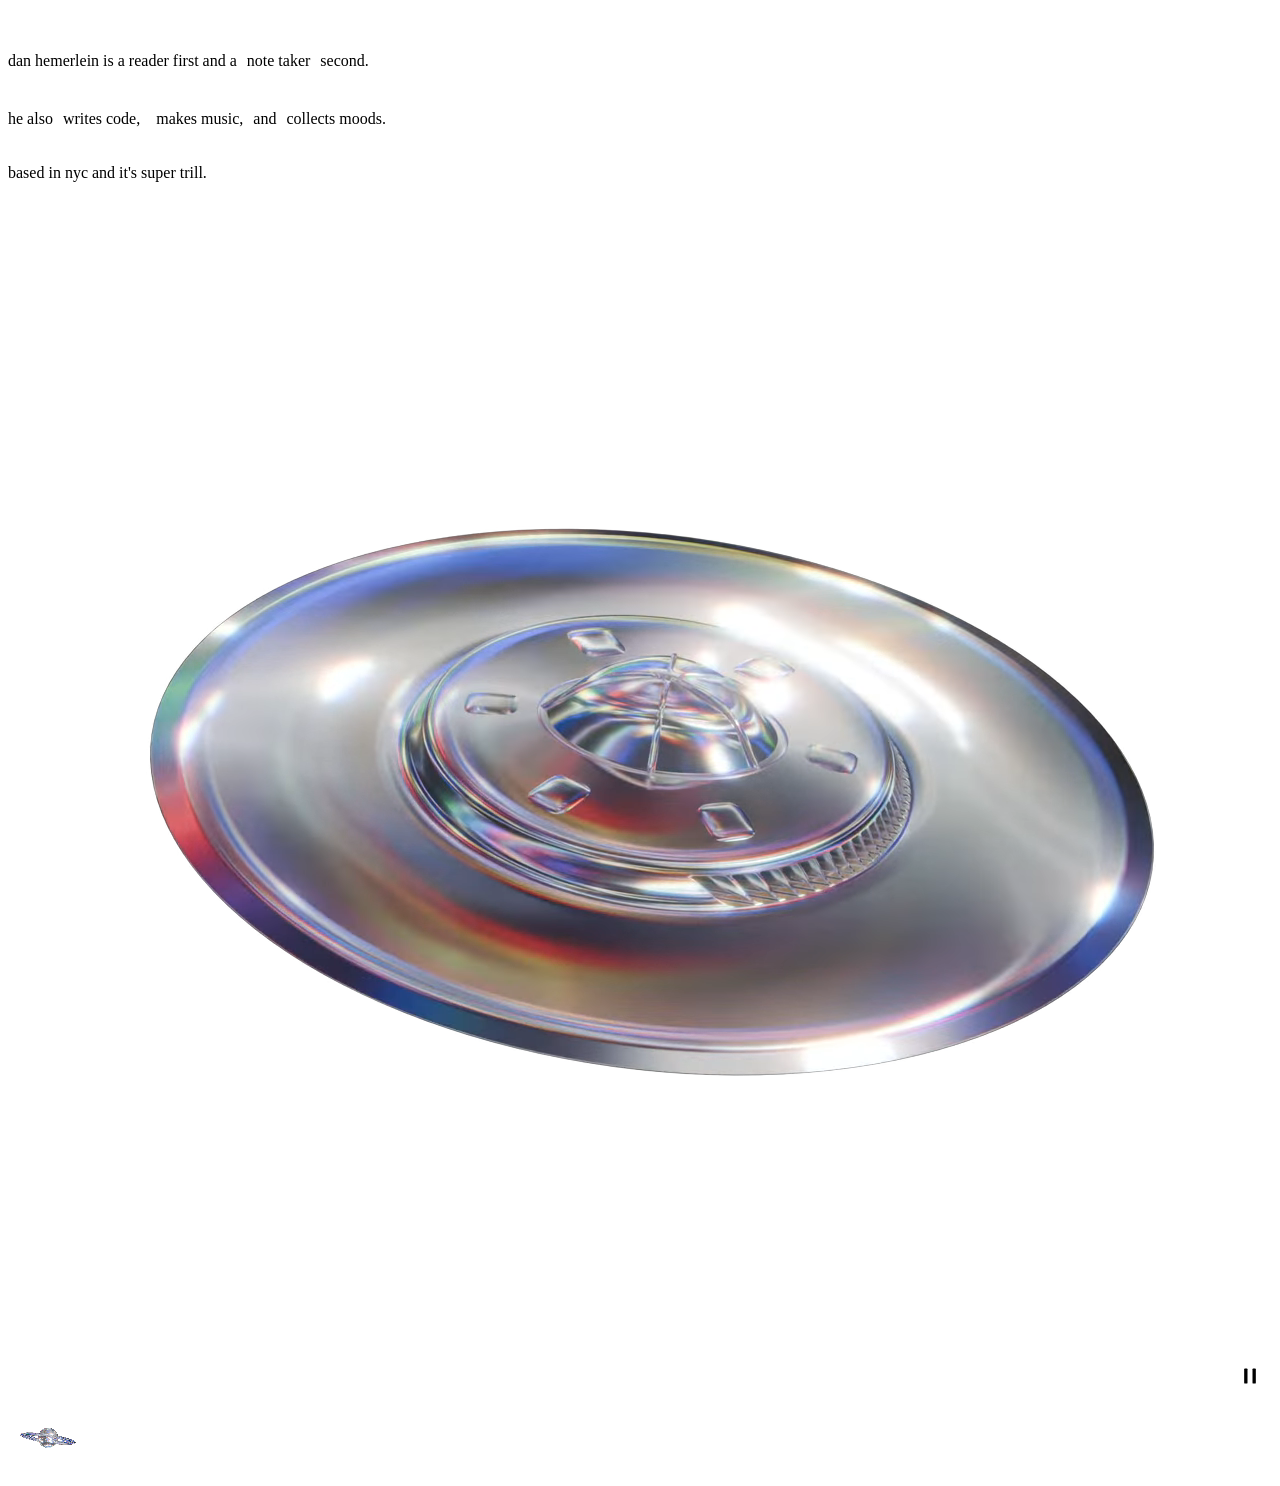
==== index.html @ 9f3a4476 "add light/dark theme toggle" ====
<!doctype html>
<html lang="en">
  <head>
    <meta charset="UTF-8" />
    <meta name="viewport" content="width=device-width, initial-scale=1.0" />
    <script src="/js/theme-init.js"></script>
    <link rel="preconnect" href="https://fonts.googleapis.com" />
    <link rel="preconnect" href="https://fonts.gstatic.com" crossorigin />
    <link
      rel="stylesheet"
      href="https://fonts.googleapis.com/css2?family=Roboto+Mono:wght@400&display=swap"
      media="print"
      onload="this.media = 'all'"
    />
    <noscript>
      <link
        rel="stylesheet"
        href="https://fonts.googleapis.com/css2?family=Roboto+Mono:wght@400&display=swap"
      />
    </noscript>
    <link rel="stylesheet" href="/css/bundle.css" />
    <link rel="icon" href="/assets/favicon.svg" type="image/svg+xml" />
    <title>dan.moi</title>
    <meta name="description" content="Dan Hemerlein's website." />

    <!-- Open Graph -->
    <meta property="og:title" content="dan hemerlein" />
    <meta property="og:description" content="Dan Hemerlein's website." />
    <meta property="og:type" content="website" />
    <meta property="og:url" content="https://dan.moi" />
    <meta property="og:image" content="https://dan.moi/assets/share.jpg" />
    <meta property="og:image:alt" content="Dan Hemerlein" />

    <!-- Twitter Card -->
    <meta name="twitter:card" content="summary_large_image" />
    <meta name="twitter:title" content="dan hemerlein" />
    <meta name="twitter:description" content="Dan Hemerlein's website." />
    <meta name="twitter:image" content="https://dan.moi/assets/share.jpg" />
    <meta name="twitter:image:alt" content="Dan Hemerlein" />

    <link
      rel="preload"
      as="video"
      href="/assets/ufo.webm"
      fetchpriority="high"
    />
    <script src="/contentful-env.js"></script>
  </head>
  <body>
    <theme-toggle></theme-toggle>
    <main
      class="main-content w-full max-w-full overflow-hidden flex items-center justify-center"
    >
      <div class="container w-full max-w-full min-h-0 flex flex-col h-full">
        <div class="paragraph-container flex flex-col max-w-full">
          <p class="body-text intro-line">
            dan hemerlein is a reader first and a
            <dropdown-trigger
              class="middle-line-mobile-margin--note-taker"
              for="blog"
              bg="var(--color-mint)"
              bg-open="var(--color-lime)"
              body-bg="var(--color-spring)"
              >note taker</dropdown-trigger
            >
            second.
          </p>
          <dropdown-panel id="blog" variant="scroll">
            <blog-panel
              class="flex flex-col flex-1 min-h-0 min-w-0 w-full max-w-full overflow-hidden"
            ></blog-panel>
          </dropdown-panel>
          <p class="body-text middle-line middle-line-mobile-margin">
            he also
            <dropdown-trigger
              for="writes-code"
              bg="var(--color-lavender)"
              bg-open="var(--color-orchid)"
              body-bg="var(--color-orchid-soft)"
              >writes code,</dropdown-trigger
            >
            <dropdown-trigger
              for="makes-music"
              bg="var(--color-sky)"
              bg-open="var(--color-azure)"
              body-bg="var(--color-azure-soft)"
              >makes music,</dropdown-trigger
            >

            and

            <dropdown-trigger
              class="middle-line-mobile-margin"
              for="collects-moods"
              bg="var(--color-aqua)"
              bg-open="var(--color-cyan)"
              body-bg="var(--color-cyan-soft)"
              >collects moods.</dropdown-trigger
            >
          </p>
          <dropdown-panel id="writes-code" variant="scroll">
            <code-panel></code-panel>
          </dropdown-panel>
          <dropdown-panel id="makes-music" variant="scroll">
            <music-panel></music-panel>
          </dropdown-panel>
          <dropdown-panel id="collects-moods" variant="scroll">
            <moodboard-panel></moodboard-panel>
          </dropdown-panel>
          <p class="body-text bottom-line">
            based in nyc and it's super trill.
          </p>
        </div>
        <video-element
          class="hero-image"
          src="/assets/ufo.webm"
          description="A looping animation a 3D UFO with a futuristic monochromatic color scheme."
          show-controls
        ></video-element>
        <video-element
          class="image-dock"
          src="/assets/saturn.webm"
          description="A looping animation the planet Saturn with a futuristic monochromatic color scheme."
          aria-hidden="true"
        ></video-element>
      </div>
    </main>
    <script src="/js/layout-debug.js" defer></script>
    <script src="/js/theme-toggle.js" defer></script>
    <script src="/js/dropdown.js" defer></script>
    <script src="/js/accessible-select.js" defer></script>
    <script src="/js/image.js" defer></script>
    <script src="/js/video.js" defer></script>
    <script src="/js/dropdown-image.js" defer></script>
    <script src="/js/contentful-graphql.js" defer></script>
    <script type="module" src="/js/blog-panel.js"></script>
    <script type="module" src="/js/code-panel.js"></script>
    <script type="module" src="/js/music-panel.js"></script>
    <script type="module" src="/js/moodboard-panel.js"></script>
    <script src="/js/dev-mode.js" defer></script>
    <script src="/js/credits.js" defer></script>
  </body>
</html>
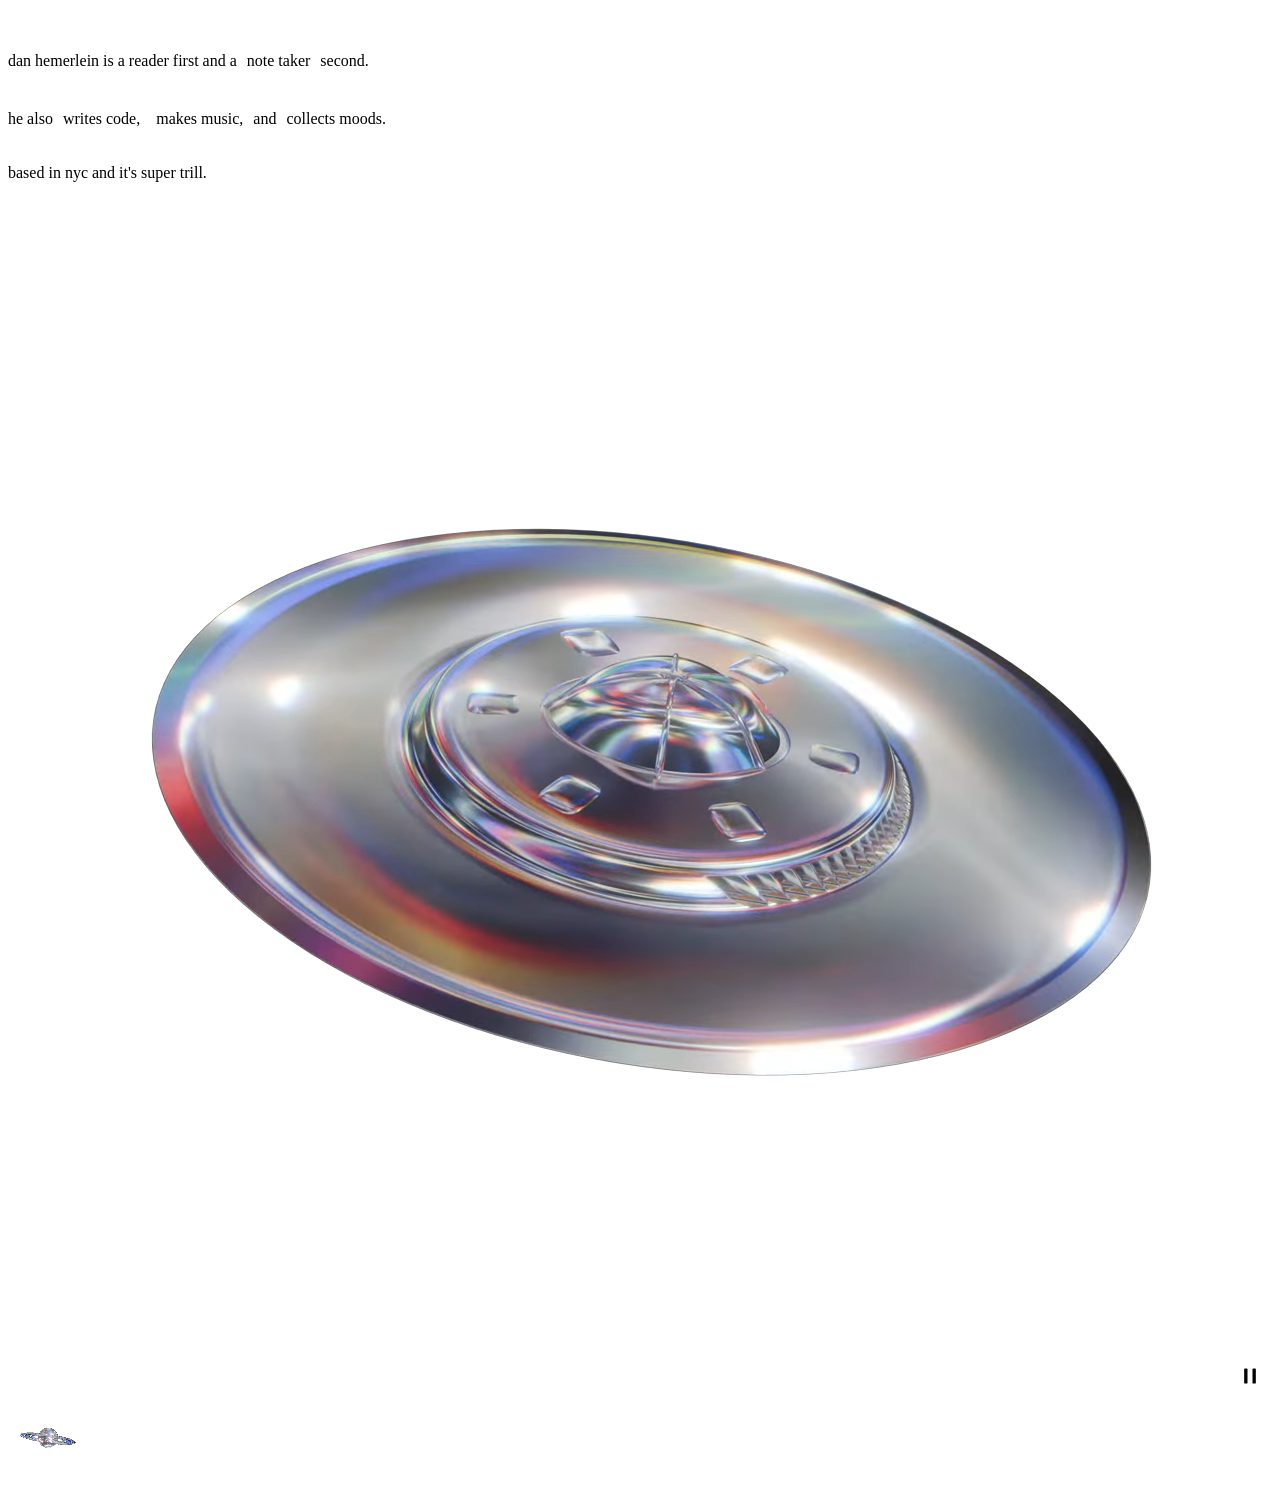
==== commit aed98826: "index.html (preload fix): remove unsupported video preload hint js/dropdown.js (dark mode trigger st" ====
--- a/index.html
+++ b/index.html
@@ -38,12 +38,6 @@
     <meta name="twitter:image" content="https://dan.moi/assets/share.jpg" />
     <meta name="twitter:image:alt" content="Dan Hemerlein" />
 
-    <link
-      rel="preload"
-      as="video"
-      href="/assets/ufo.webm"
-      fetchpriority="high"
-    />
     <script src="/contentful-env.js"></script>
   </head>
   <body>
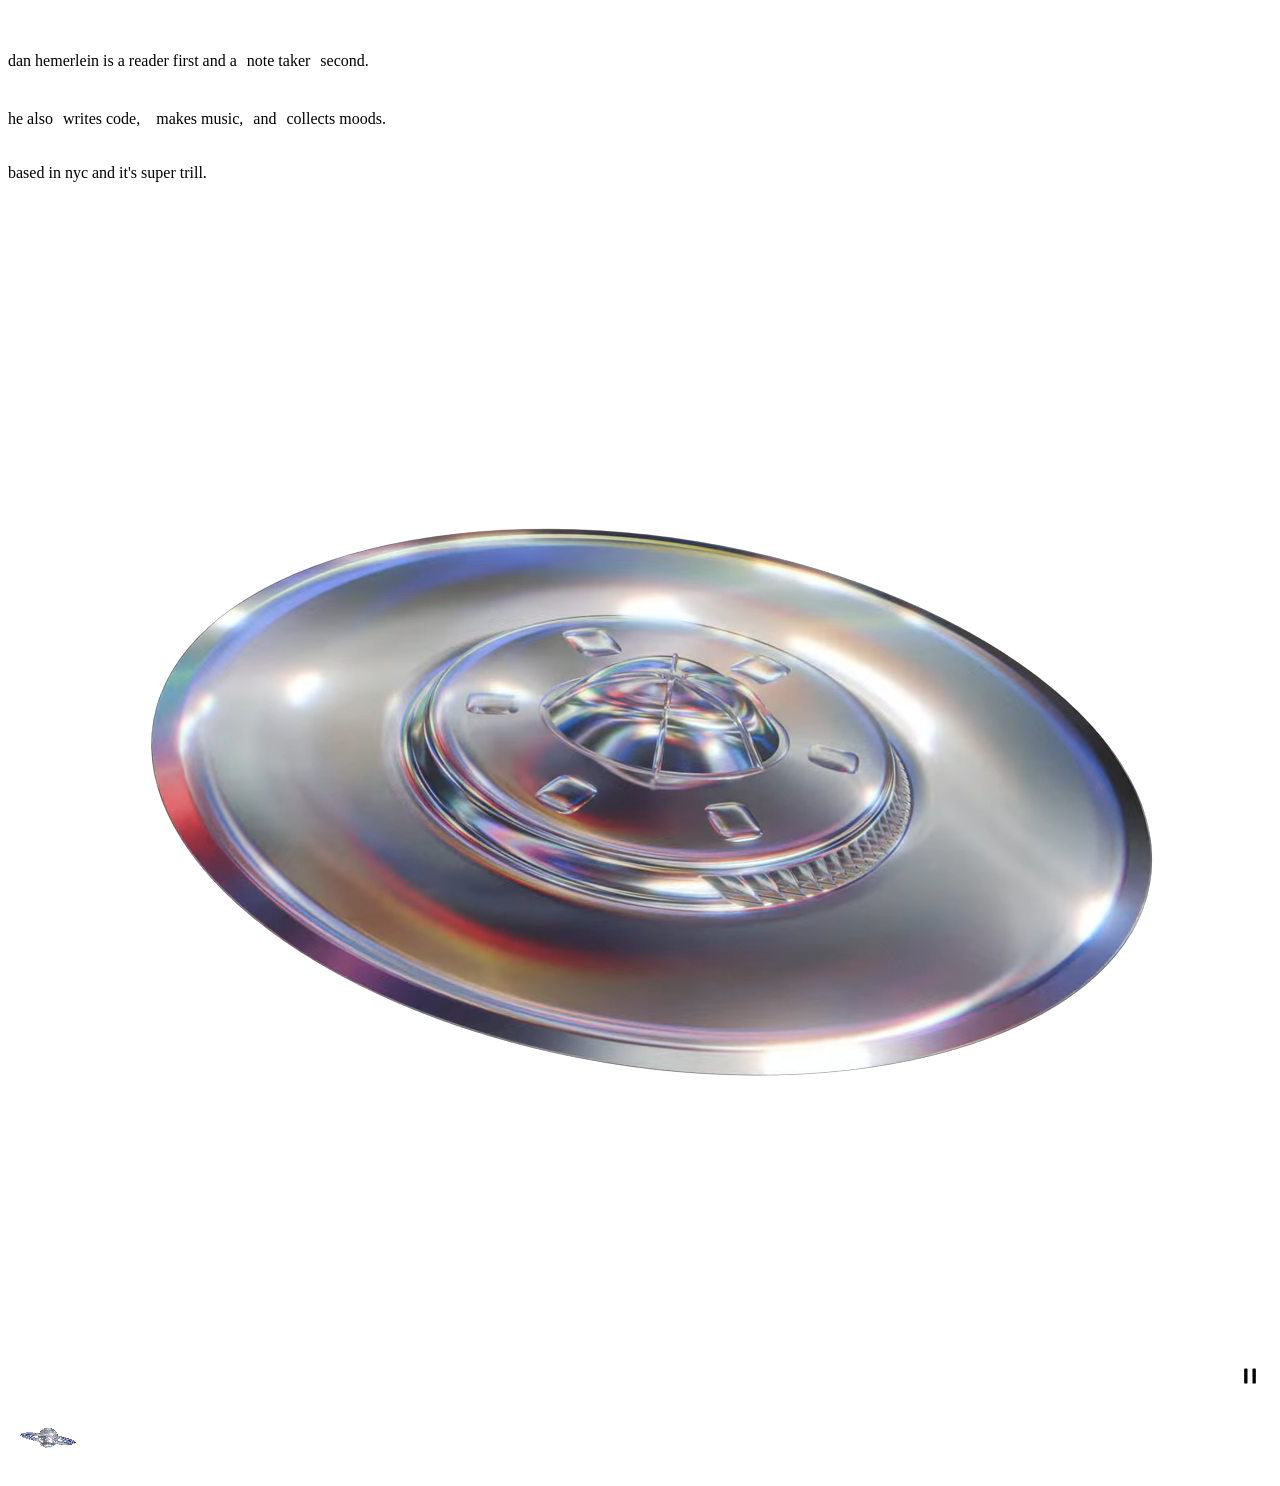
==== commit d4d022b2: "swap share image" ====
--- a/index.html
+++ b/index.html
@@ -28,14 +28,14 @@
     <meta property="og:description" content="Dan Hemerlein's website." />
     <meta property="og:type" content="website" />
     <meta property="og:url" content="https://dan.moi" />
-    <meta property="og:image" content="https://dan.moi/assets/share.jpg" />
+    <meta property="og:image" content="https://dan.moi/assets/share-2.jpg" />
     <meta property="og:image:alt" content="Dan Hemerlein" />
 
     <!-- Twitter Card -->
     <meta name="twitter:card" content="summary_large_image" />
     <meta name="twitter:title" content="dan hemerlein" />
     <meta name="twitter:description" content="Dan Hemerlein's website." />
-    <meta name="twitter:image" content="https://dan.moi/assets/share.jpg" />
+    <meta name="twitter:image" content="https://dan.moi/assets/share-2.jpg" />
     <meta name="twitter:image:alt" content="Dan Hemerlein" />
 
     <script src="/contentful-env.js"></script>
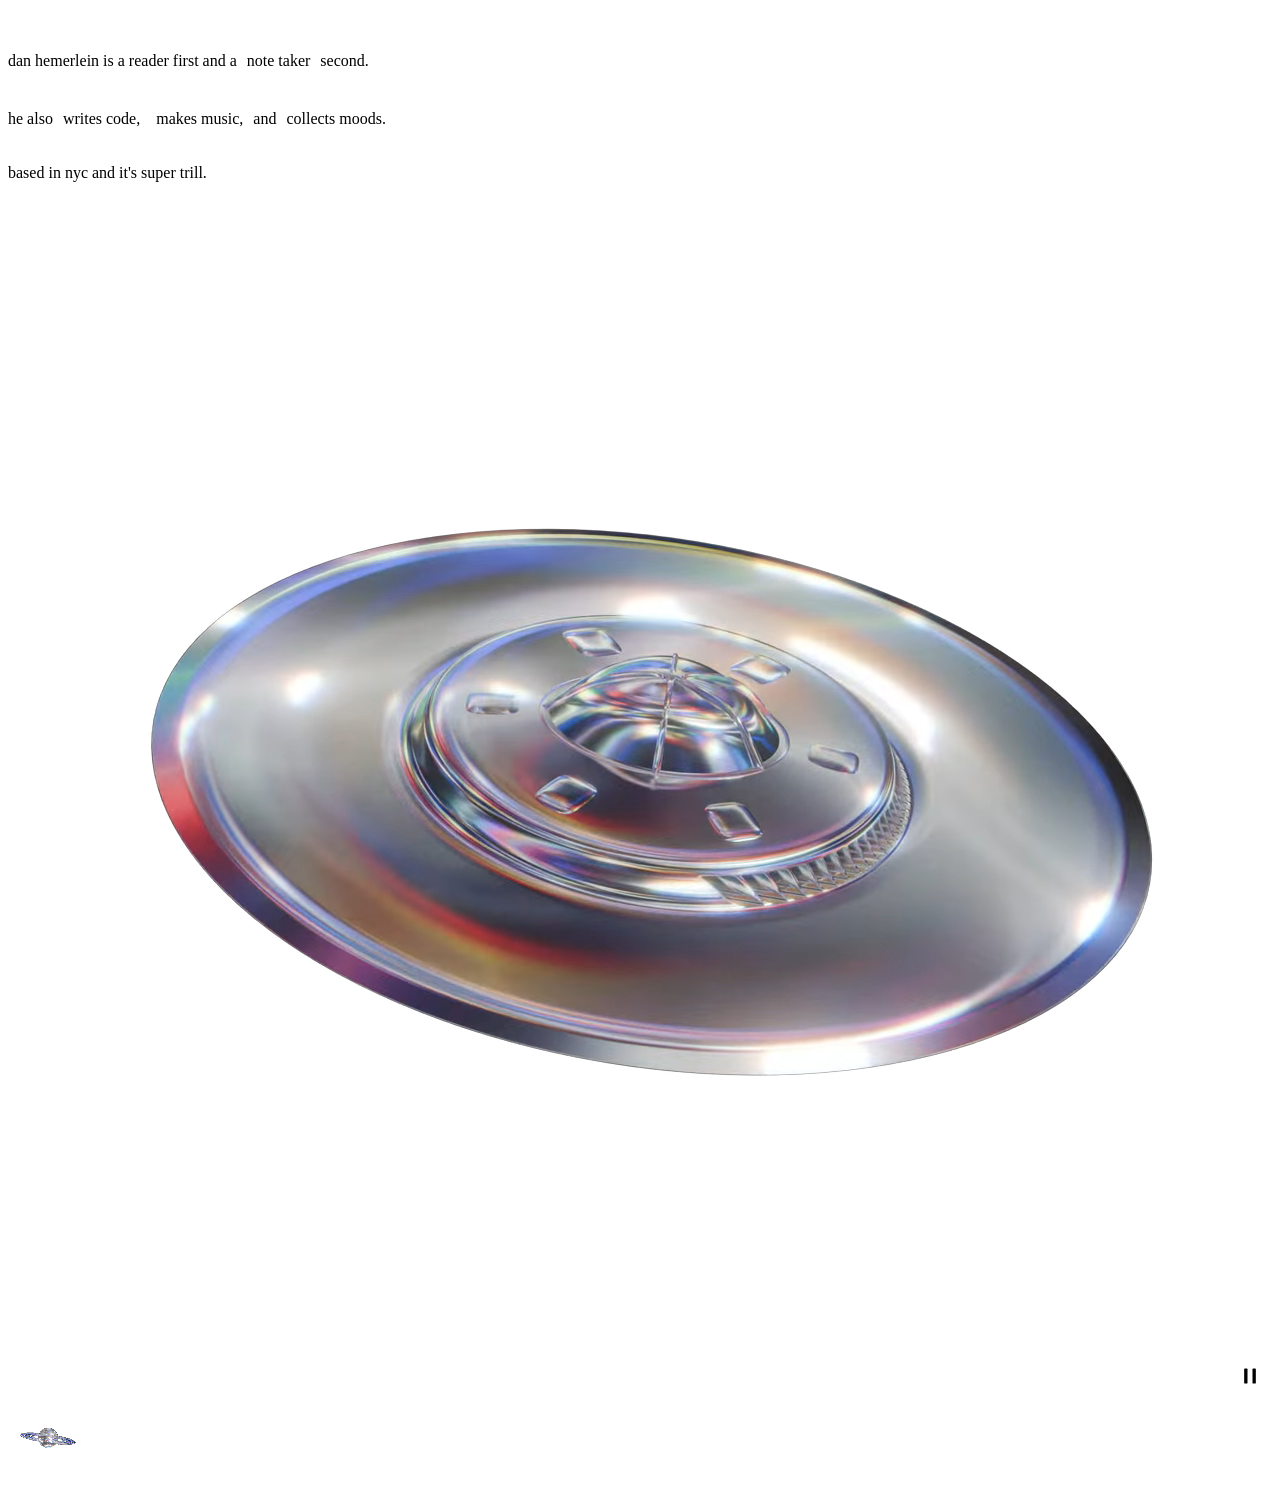
==== commit 79d6ce3a: "Add semantic panel-trigger color tokens (TA-01/TA-02) Per-panel trigger colors (blog/writes-code/mak" ====
--- a/index.html
+++ b/index.html
@@ -52,9 +52,9 @@
             <dropdown-trigger
               class="middle-line-mobile-margin--note-taker"
               for="blog"
-              bg="var(--color-mint)"
-              bg-open="var(--color-lime)"
-              body-bg="var(--color-spring)"
+              bg="var(--color-panel-blog-bg)"
+              bg-open="var(--color-panel-blog-bg-open)"
+              body-bg="var(--color-panel-blog-body-bg)"
               >note taker</dropdown-trigger
             >
             second.
@@ -68,16 +68,16 @@
             he also
             <dropdown-trigger
               for="writes-code"
-              bg="var(--color-lavender)"
-              bg-open="var(--color-orchid)"
-              body-bg="var(--color-orchid-soft)"
+              bg="var(--color-panel-code-bg)"
+              bg-open="var(--color-panel-code-bg-open)"
+              body-bg="var(--color-panel-code-body-bg)"
               >writes code,</dropdown-trigger
             >
             <dropdown-trigger
               for="makes-music"
-              bg="var(--color-sky)"
-              bg-open="var(--color-azure)"
-              body-bg="var(--color-azure-soft)"
+              bg="var(--color-panel-music-bg)"
+              bg-open="var(--color-panel-music-bg-open)"
+              body-bg="var(--color-panel-music-body-bg)"
               >makes music,</dropdown-trigger
             >
 
@@ -86,9 +86,9 @@
             <dropdown-trigger
               class="middle-line-mobile-margin"
               for="collects-moods"
-              bg="var(--color-aqua)"
-              bg-open="var(--color-cyan)"
-              body-bg="var(--color-cyan-soft)"
+              bg="var(--color-panel-moodboard-bg)"
+              bg-open="var(--color-panel-moodboard-bg-open)"
+              body-bg="var(--color-panel-moodboard-body-bg)"
               >collects moods.</dropdown-trigger
             >
           </p>
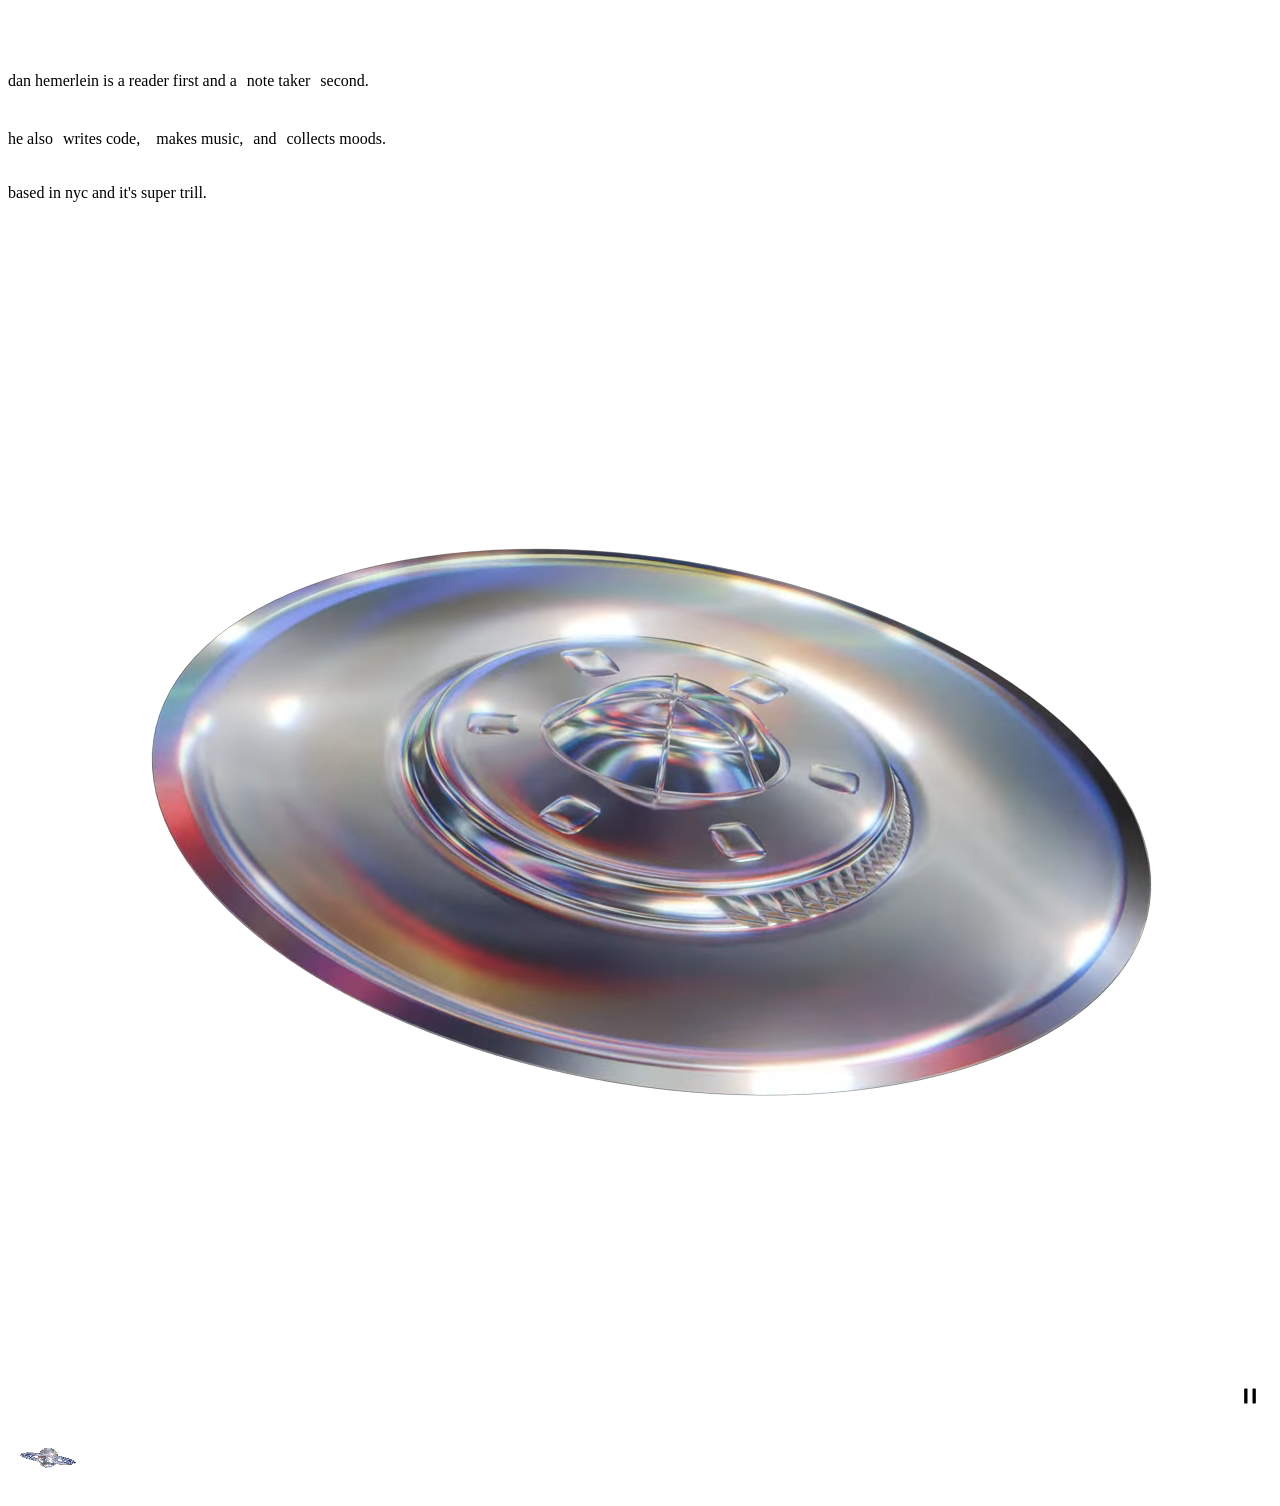
==== commit c93195d1: "update css for theme toggle" ====
--- a/index.html
+++ b/index.html
@@ -41,10 +41,10 @@
     <script src="/contentful-env.js"></script>
   </head>
   <body>
-    <theme-toggle></theme-toggle>
     <main
-      class="main-content w-full max-w-full overflow-hidden flex items-center justify-center"
+      class="main-content w-full max-w-full overflow-hidden flex items-center justify-center flex-col"
     >
+      <theme-toggle></theme-toggle>
       <div class="container w-full max-w-full min-h-0 flex flex-col h-full">
         <div class="paragraph-container flex flex-col max-w-full">
           <p class="body-text intro-line">
@@ -55,6 +55,7 @@
               bg="var(--color-panel-blog-bg)"
               bg-open="var(--color-panel-blog-bg-open)"
               body-bg="var(--color-panel-blog-body-bg)"
+              focus-ring="var(--color-panel-blog-focus-ring)"
               >note taker</dropdown-trigger
             >
             second.
@@ -71,6 +72,7 @@
               bg="var(--color-panel-code-bg)"
               bg-open="var(--color-panel-code-bg-open)"
               body-bg="var(--color-panel-code-body-bg)"
+              focus-ring="var(--color-panel-code-focus-ring)"
               >writes code,</dropdown-trigger
             >
             <dropdown-trigger
@@ -78,6 +80,7 @@
               bg="var(--color-panel-music-bg)"
               bg-open="var(--color-panel-music-bg-open)"
               body-bg="var(--color-panel-music-body-bg)"
+              focus-ring="var(--color-panel-music-focus-ring)"
               >makes music,</dropdown-trigger
             >
 
@@ -89,6 +92,7 @@
               bg="var(--color-panel-moodboard-bg)"
               bg-open="var(--color-panel-moodboard-bg-open)"
               body-bg="var(--color-panel-moodboard-body-bg)"
+              focus-ring="var(--color-panel-moodboard-focus-ring)"
               >collects moods.</dropdown-trigger
             >
           </p>
@@ -122,6 +126,7 @@
     <script src="/js/layout-debug.js" defer></script>
     <script src="/js/theme-toggle.js" defer></script>
     <script src="/js/dropdown.js" defer></script>
+    <script src="/js/nav-history.js" defer></script>
     <script src="/js/accessible-select.js" defer></script>
     <script src="/js/image.js" defer></script>
     <script src="/js/video.js" defer></script>
